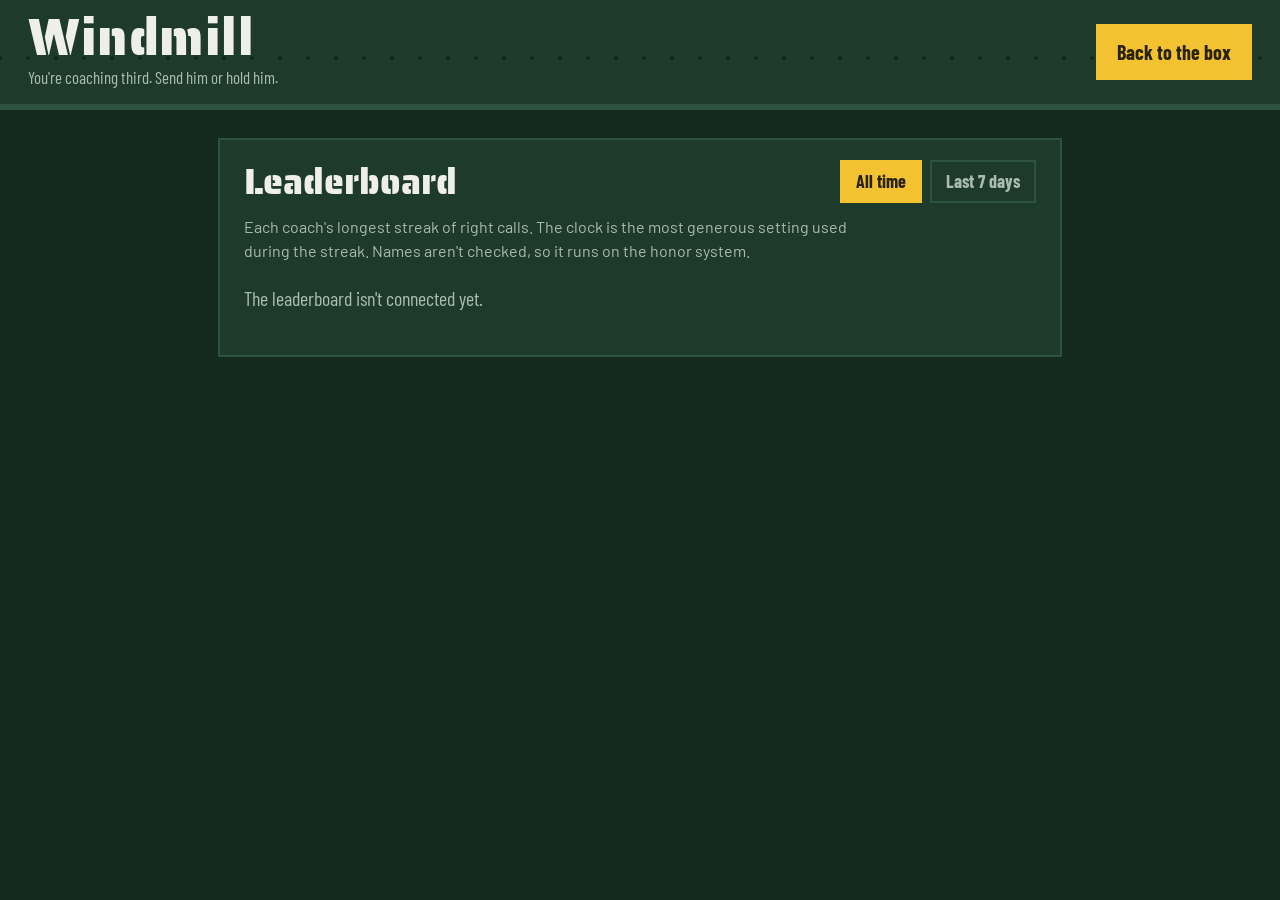
==== leaderboard.html @ 696134f9 "Add leaderboard and risk ranking; move scorebug above the read The scorebug now sits at the top of t" ====
<!doctype html>
<html lang="en">
<head>
  <meta charset="utf-8">
  <meta name="viewport" content="width=device-width, initial-scale=1">
  <title>Leaderboard: Windmill</title>
  <meta name="description" content="Longest streaks of right calls in Windmill, the third base coach simulator.">
  <meta name="theme-color" content="#1e3a2b">
  <link rel="canonical" href="https://gearity.github.io/windmill/leaderboard.html">
  <meta property="og:type" content="website">
  <meta property="og:url" content="https://gearity.github.io/windmill/leaderboard.html">
  <meta property="og:title" content="Windmill leaderboard">
  <meta property="og:description" content="Longest streaks of right calls in Windmill, the third base coach simulator.">
  <meta property="og:image" content="https://gearity.github.io/windmill/og-image.png">
  <meta name="twitter:card" content="summary_large_image">
  <link rel="icon" href="favicon.svg" type="image/svg+xml">
  <link rel="preconnect" href="https://fonts.googleapis.com">
  <link rel="preconnect" href="https://fonts.gstatic.com" crossorigin>
  <link href="https://fonts.googleapis.com/css2?family=Barlow:wght@400;500;600&family=Barlow+Condensed:wght@500;600;700&family=Saira+Stencil+One&display=swap" rel="stylesheet">
  <link rel="stylesheet" href="css/style.css">
</head>
<body>
  <header class="board board-page-header">
    <div class="brand">
      <h1><a href="./">Windmill</a></h1>
      <p>You're coaching third. Send him or hold him.</p>
    </div>
    <a class="call call-send back-btn" href="./">Back to the box</a>
  </header>

  <main class="lb">
    <section class="panel">
      <div class="lb-head">
        <h2 class="panel-title">Leaderboard</h2>
        <div class="lb-tabs" role="tablist">
          <button type="button" role="tab" class="lb-tab" data-range="all" aria-selected="true">All time</button>
          <button type="button" role="tab" class="lb-tab" data-range="week" aria-selected="false">Last 7 days</button>
        </div>
      </div>
      <p class="lb-note">Each coach's longest streak of right calls. The clock is the most generous setting used during the streak. Names aren't checked, so it runs on the honor system.</p>
      <p class="lb-status" id="lbStatus">Loading the board.</p>
      <table class="lb-table" id="lbTable" hidden>
        <thead><tr><th>#</th><th>Coach</th><th class="num">Streak</th><th>Clock</th><th>When</th></tr></thead>
        <tbody id="lbBody"></tbody>
      </table>
    </section>
  </main>

  <script src="js/config.js"></script>
  <script src="js/store.js"></script>
  <script src="js/leaderboard.js"></script>
</body>
</html>
---- css/style.css ----
:root {
  --board: #1e3a2b;
  --board-deep: #142a1e;
  --board-line: #2d5240;
  --chalk: #eef0e8;
  --chalk-dim: #a9bcae;
  --signal: #f2c230;
  --signal-ink: #2a2206;
  --out: #e0553f;
  --clay: #9a6743;
  --f-stencil: "Saira Stencil One", Impact, "Arial Black", sans-serif;
  --f-cond: "Barlow Condensed", "Arial Narrow", sans-serif;
  --f-body: "Barlow", "Segoe UI", system-ui, sans-serif;
  --gutter: clamp(16px, 2.5vw, 28px);
}

* { box-sizing: border-box; }
html, body { margin: 0; }
body {
  background: var(--board-deep);
  color: var(--chalk);
  font-family: var(--f-body);
  font-size: 16px;
  line-height: 1.5;
  min-height: 100vh;
}
button, input, select { font: inherit; }
:focus-visible { outline: 3px solid var(--signal); outline-offset: 2px; }
[hidden] { display: none !important; }
.sr-only {
  position: absolute; width: 1px; height: 1px; padding: 0; margin: -1px;
  overflow: hidden; clip: rect(0 0 0 0); white-space: nowrap; border: 0;
}

/* ---------- Scoreboard header ---------- */
.board {
  display: grid;
  grid-template-columns: auto 1fr auto;
  align-items: center;
  gap: var(--gutter);
  padding: 14px var(--gutter);
  background: var(--board);
  border-bottom: 6px solid var(--board-line);
  /* rivet line, like a painted steel board */
  background-image: radial-gradient(circle, rgba(0,0,0,.35) 1.5px, transparent 2px);
  background-size: 28px 100%;
  background-position: 14px 6px;
  background-repeat: repeat-x;
}
.brand h1 {
  font-family: var(--f-stencil);
  font-weight: 400;
  font-size: clamp(34px, 4.4vw, 52px);
  line-height: .9;
  letter-spacing: .01em;
  margin: 0;
  color: var(--chalk);
}
.brand p { margin: 4px 0 0; color: var(--chalk-dim); font-family: var(--f-cond); font-size: 17px; }

.tiles { display: flex; gap: 10px; justify-content: center; }
.tile {
  display: flex; flex-direction: column; align-items: center;
  min-width: 84px;
  padding: 6px 12px 4px;
  background: var(--board-deep);
  border: 2px solid var(--board-line);
}
.tile-num {
  font-family: var(--f-stencil);
  font-size: 40px;
  line-height: 1;
  color: var(--chalk);
  font-variant-numeric: tabular-nums;
}
.tile-streak .tile-num { color: var(--signal); }
.tile-label { font-family: var(--f-cond); font-size: 14px; color: var(--chalk-dim); }
.tile-num.flip { animation: flip .45s ease-out; }
@keyframes flip {
  0% { transform: rotateX(90deg); }
  100% { transform: rotateX(0); }
}

.coach-meta { text-align: right; display: flex; flex-direction: column; gap: 4px; align-items: flex-end; }
.coach-name { font-family: var(--f-cond); font-weight: 700; font-size: 20px; }
.coach-actions { display: flex; gap: 14px; align-items: center; flex-wrap: wrap; justify-content: flex-end; }
.timer-pick { font-family: var(--f-cond); color: var(--chalk-dim); display: flex; gap: 6px; align-items: center; }
.timer-pick select {
  background: var(--board-deep); color: var(--chalk);
  border: 1px solid var(--board-line); padding: 2px 6px;
}
.link-btn {
  background: none; border: 0; padding: 0; color: var(--chalk-dim);
  font-family: var(--f-cond); font-size: 16px; text-decoration: underline; text-underline-offset: 3px; cursor: pointer;
}
.link-btn:hover { color: var(--chalk); }

/* ---------- Layout ---------- */
.layout {
  display: grid;
  grid-template-columns: minmax(0, 1fr) 480px;
  gap: var(--gutter);
  padding: var(--gutter);
  max-width: 1560px;
  margin: 0 auto;
  align-items: start;
}

.field-wrap {
  position: relative;
  background: #356c32;
  border: 6px solid var(--board);
}
.stage { position: relative; }
#field { display: block; width: 100%; aspect-ratio: 510 / 433; max-height: calc(100vh - 330px); min-height: 300px; }

/* After the play, the broadcast clip covers the field area. */
.clip-stage { position: absolute; inset: 0; background: #000; }
.clip-stage video { display: block; width: 100%; height: 100%; object-fit: contain; background: #000; }

/* ---------- Right column: scorebug on top, then the read or the reveal ---------- */
.side { display: flex; flex-direction: column; gap: 12px; min-width: 0; }

.situation {
  display: flex; flex-wrap: wrap; justify-content: space-between; align-items: center; gap: 8px 20px;
  padding: 12px 20px;
  background: var(--board-deep);
  border: 2px solid var(--board-line);
  font-family: var(--f-cond); font-size: 32px; font-weight: 700; line-height: 1.1;
}
.sit-state { display: flex; align-items: center; gap: 16px; flex-wrap: wrap; }
.sit-round { color: var(--signal); }
.sit-outs { display: inline-flex; gap: 7px; align-items: center; }
.sit-outs i {
  width: 20px; height: 20px; border-radius: 50%;
  border: 3px solid var(--chalk-dim); display: inline-block;
}
.sit-outs i.on { background: var(--out); border-color: var(--out); }
.sit-score { display: flex; gap: 18px; font-variant-numeric: tabular-nums; }
.sit-score em { font-family: var(--f-stencil); font-style: normal; font-weight: 400; color: var(--signal); margin-left: 6px; }

/* ---------- Call bar ---------- */
.callbar { padding: 14px; background: var(--board); }
.clock { height: 8px; background: var(--board-deep); margin-bottom: 12px; overflow: hidden; }
.clock-fill { height: 100%; width: 100%; background: var(--signal); transform-origin: left; transform: scaleX(0); }
.clock-fill.urgent { background: var(--out); }
.calls { display: grid; grid-template-columns: 1fr 1fr; gap: 12px; }
.call {
  display: inline-flex; align-items: center; justify-content: center; gap: 10px;
  padding: 14px 18px;
  font-family: var(--f-cond); font-weight: 700; font-size: 24px;
  border: 3px solid transparent; cursor: pointer;
  transition: transform .08s ease, filter .15s;
}
.call:active:not(:disabled) { transform: translateY(1px); }
.call:disabled { opacity: .35; cursor: not-allowed; }
.call kbd {
  font-family: var(--f-body); font-size: 12px; font-weight: 600;
  padding: 1px 6px; border: 1.5px solid currentColor; opacity: .7;
}
.call-send { background: var(--signal); color: var(--signal-ink); }
.call-send:hover:not(:disabled) { filter: brightness(1.08); }
.call-hold { background: transparent; color: var(--chalk); border-color: var(--chalk); }
.call-hold:hover:not(:disabled) { background: rgba(238,240,232,.08); }
.calls.live .call { animation: ready .5s ease-out; }
@keyframes ready { from { transform: scale(.97); } to { transform: none; } }
.call-hint { margin: 10px 0 0; color: var(--chalk-dim); font-family: var(--f-cond); font-size: 16px; text-align: center; min-height: 1.5em; }

/* ---------- Login ---------- */
.login {
  position: absolute; inset: 0;
  display: flex; flex-direction: column; justify-content: center;
  padding: clamp(20px, 6vw, 70px);
  background: linear-gradient(90deg, rgba(20,42,30,.96) 0%, rgba(20,42,30,.9) 55%, rgba(20,42,30,.35) 100%);
  gap: 10px;
}
.login h2 { font-family: var(--f-stencil); font-weight: 400; font-size: clamp(36px, 5vw, 60px); line-height: 1; margin: 0; }
.login p { margin: 0 0 8px; max-width: 34ch; color: var(--chalk-dim); }
.login label { font-family: var(--f-cond); font-weight: 600; font-size: 16px; }
.login input {
  max-width: 320px; padding: 10px 12px;
  background: var(--chalk); color: #10241a; border: 0; font-size: 18px;
}
.login .call { max-width: 320px; margin-top: 6px; }
.local-board { margin-top: 18px; max-width: 320px; font-family: var(--f-cond); }
.local-board h3 { margin: 0 0 6px; font-size: 17px; color: var(--chalk-dim); font-weight: 600; }
.local-board ol { margin: 0; padding: 0; list-style: none; }
.local-board li {
  display: flex; justify-content: space-between; padding: 4px 0;
  border-bottom: 1px solid var(--board-line); font-size: 17px;
}
.local-board li button { background: none; border: 0; color: var(--chalk); cursor: pointer; padding: 0; text-align: left; }
.local-board li button:hover { color: var(--signal); }
.local-board li span { font-family: var(--f-stencil); color: var(--signal); }

/* ---------- Panels ---------- */
.panel {
  background: var(--board);
  border: 2px solid var(--board-line);
  padding: 20px 24px 22px;
}
.panel-title {
  font-family: var(--f-stencil); font-weight: 400; font-size: 36px; line-height: 1;
  margin: 0 0 8px;
}
.scout-block { padding: 11px 0; border-top: 1px solid var(--board-line); }
.who { margin: 0 0 4px; display: flex; flex-direction: column; }
.who-role { font-family: var(--f-cond); color: var(--chalk-dim); font-size: 21px; font-weight: 600; }
.who-name { font-family: var(--f-cond); font-weight: 700; font-size: 38px; line-height: 1.05; }
.stat { display: flex; justify-content: space-between; align-items: baseline; gap: 8px; }
.stat-label { color: var(--chalk-dim); font-size: 21px; }
.stat-val { font-family: var(--f-stencil); font-size: 50px; line-height: 1.05; color: var(--signal); font-variant-numeric: tabular-nums; white-space: nowrap; }
.stat-val small { font-family: var(--f-cond); font-size: 21px; font-weight: 600; color: var(--chalk-dim); }
.meter { position: relative; height: 10px; background: var(--board-deep); margin: 8px 0 6px; }
.meter-avg { position: absolute; top: -6px; bottom: -6px; width: 3px; background: var(--chalk-dim); left: 50%; }
.meter-dot {
  position: absolute; top: 50%; width: 22px; height: 22px; margin: -11px 0 0 -11px;
  background: var(--signal); border: 3px solid var(--board-deep); border-radius: 50%; left: 50%;
  transition: left .5s ease;
}
.meter-words { margin: 6px 0 0; font-size: 19px; color: var(--chalk-dim); }
.facts { display: grid; gap: 8px; }
.facts div { display: flex; justify-content: space-between; align-items: baseline; gap: 12px; font-size: 21px; }
.facts span { color: var(--chalk-dim); }
.facts strong { font-family: var(--f-cond); font-size: 28px; font-weight: 700; text-align: right; line-height: 1.15; }
.demo-note {
  margin: 12px 0 0; padding: 10px 12px; font-size: 14px;
  border-left: 3px solid var(--signal); background: var(--board-deep); color: var(--chalk-dim);
}

/* ---------- Reveal ---------- */
.verdict {
  margin: 0; font-family: var(--f-cond); font-weight: 700; font-size: 18px;
}
.verdict.good { color: var(--signal); }
.verdict.bad { color: var(--out); }
.reveal-title { font-family: var(--f-stencil); font-weight: 400; font-size: 34px; line-height: 1.05; margin: 2px 0 8px; }
.reveal-desc { margin: 0 0 14px; color: var(--chalk-dim); font-size: 15px; }
.numbers { display: grid; grid-template-columns: 1fr 1fr; gap: 10px; margin-bottom: 10px; }
.numbers div { background: var(--board-deep); padding: 8px 10px; display: flex; flex-direction: column; }
.numbers span { font-size: 13px; color: var(--chalk-dim); line-height: 1.3; }
.numbers strong { font-family: var(--f-stencil); font-weight: 400; font-size: 30px; color: var(--chalk); }
.process { margin: 0 0 8px; font-size: 17px; }
.risk { margin: 0 0 14px; font-size: 17px; color: var(--chalk-dim); }
.risk strong { color: var(--signal); font-weight: 600; }
.clip-meta {
  display: flex; flex-wrap: wrap; align-items: baseline; gap: 6px 16px;
  margin: 0 0 16px; font-size: 14px; color: var(--chalk-dim);
}
.clip-meta .link-btn { color: var(--chalk); font-size: 18px; }
.clip-meta a { color: var(--signal); }
.clip-note { margin: 0; width: 100%; padding: 10px 12px; background: var(--board-deep); }
.next { width: 100%; }

/* ---------- Leaderboard ---------- */
a.link-btn { display: inline-block; }
.login-board-link { color: var(--signal); font-family: var(--f-cond); font-size: 17px; margin-top: 10px; }
.board-page-header { grid-template-columns: 1fr auto; }
.brand h1 a { color: inherit; text-decoration: none; }
.back-btn { text-decoration: none; font-size: 20px; padding: 10px 18px; }
.lb { max-width: 900px; margin: 0 auto; padding: var(--gutter); }
.lb-head { display: flex; flex-wrap: wrap; justify-content: space-between; align-items: center; gap: 12px; }
.lb-head .panel-title { margin: 0; }
.lb-tabs { display: flex; gap: 8px; }
.lb-tab {
  background: transparent; color: var(--chalk-dim); border: 2px solid var(--board-line);
  font-family: var(--f-cond); font-weight: 700; font-size: 18px; padding: 6px 14px; cursor: pointer;
}
.lb-tab[aria-selected="true"] { background: var(--signal); color: var(--signal-ink); border-color: var(--signal); }
.lb-note { color: var(--chalk-dim); font-size: 16px; margin: 12px 0 16px; max-width: 70ch; }
.lb-status { font-family: var(--f-cond); font-size: 20px; color: var(--chalk-dim); }
.lb-table { width: 100%; border-collapse: collapse; font-family: var(--f-cond); font-size: 22px; }
.lb-table th {
  text-align: left; font-size: 16px; font-weight: 600; color: var(--chalk-dim);
  padding: 6px 10px; border-bottom: 2px solid var(--board-line);
}
.lb-table td { padding: 10px; border-bottom: 1px solid var(--board-line); }
.lb-table td:first-child { color: var(--chalk-dim); width: 3ch; }
.lb-table td:nth-child(2) { font-weight: 700; overflow-wrap: anywhere; }
.lb-table .num { text-align: right; }
.lb-table td.num { font-family: var(--f-stencil); font-size: 30px; color: var(--signal); line-height: 1; }
.lb-table td:nth-child(4), .lb-table td:nth-child(5) { color: var(--chalk-dim); font-size: 18px; white-space: nowrap; }
.lb-table tr.me td { background: rgba(242, 194, 48, .1); }

/* ---------- About dialog ---------- */
dialog {
  max-width: 620px; width: calc(100% - 32px);
  background: var(--board); color: var(--chalk);
  border: 2px solid var(--board-line); padding: 0;
}
dialog::backdrop { background: rgba(10, 20, 14, .75); }
.about { padding: 24px 28px 28px; }
.about h2 { font-family: var(--f-stencil); font-weight: 400; font-size: 36px; margin: 0 0 10px; }
.about h3 { font-family: var(--f-cond); font-size: 22px; margin: 20px 0 4px; }
.about p, .about li { color: var(--chalk-dim); max-width: 64ch; }
.about b { color: var(--chalk); }
.about ul { padding-left: 20px; }
.about .call { margin-top: 12px; }
.about .about-credit { font-size: 14px; border-top: 1px solid var(--board-line); padding-top: 12px; margin-top: 20px; }

/* ---------- Responsive ---------- */
@media (max-width: 980px) {
  .board { grid-template-columns: 1fr auto; }
  .coach-meta { grid-column: 1 / -1; flex-direction: row; justify-content: space-between; align-items: center; }
  .layout { display: flex; flex-direction: column; align-items: stretch; }
  .side { order: -1; }
}
@media (max-width: 560px) {
  .board { gap: 8px 12px; padding: 10px 16px; }
  .brand h1 { font-size: 32px; }
  .brand p { display: none; }
  .tiles { gap: 6px; }
  .tile { min-width: 0; padding: 3px 8px 2px; }
  .tile-num { font-size: 24px; }
  .tile-label { font-size: 12px; }
  .coach-name { font-size: 17px; white-space: nowrap; }
  .coach-actions { gap: 10px; font-size: 14px; }
  .link-btn { font-size: 15px; }
  .layout { gap: 10px; padding: 10px 16px; }
  .call { font-size: 20px; padding: 10px; }
  .call kbd { display: none; }
  .callbar { padding: 8px 10px; }
  .clock { margin-bottom: 8px; }
  .call-hint { margin-top: 6px; }
  .field-wrap { border-width: 4px; }
  .side { gap: 8px; }
  .situation { font-size: 21px; gap: 4px 14px; padding: 6px 12px; }
  .sit-state { gap: 10px; }
  .sit-score { gap: 12px; }
  .sit-outs { gap: 5px; }
  .sit-outs i { width: 14px; height: 14px; border-width: 2px; }
  .login { background: rgba(20,42,30,.95); padding: 20px; }
  #field { max-height: none; }

  #scout { display: grid; grid-template-columns: 1fr 1fr; column-gap: 14px; padding: 10px 12px; }
  #scout .panel-title { display: none; }
  #scout .scout-block { padding: 6px 0; border-top: 0; }
  #scout .facts, #scout .demo-note { grid-column: 1 / -1; }
  #scout .facts { border-top: 1px solid var(--board-line); padding-top: 8px; gap: 2px; }
  .who { margin-bottom: 2px; }
  .who-name { font-size: 22px; }
  .who-role, .stat-label { font-size: 15px; }
  .facts div { font-size: 15px; }
  .facts strong { font-size: 18px; }
  .stat { flex-direction: column; align-items: flex-start; gap: 0; }
  .stat-val { font-size: 30px; }
  .stat-val small { font-size: 15px; }
  .meter { height: 8px; margin: 4px 0 2px; }
  .meter-dot { width: 16px; height: 16px; margin: -8px 0 0 -8px; border-width: 2px; }
  .meter-words { display: none; }
  .demo-note { margin-top: 6px; padding: 6px 8px; font-size: 12px; }
  .back-btn { font-size: 16px; padding: 8px 12px; }
  .lb { padding: 12px 16px; }
  .lb-table { font-size: 18px; }
  .lb-table td { padding: 8px 6px; }
  .lb-table td.num { font-size: 24px; }
  .lb-table th:nth-child(5), .lb-table td:nth-child(5) { display: none; }
  .reveal { padding: 14px 16px; }
  .reveal-title { font-size: 26px; }
  .reveal-desc { font-size: 14px; margin-bottom: 10px; }
  .numbers { gap: 8px; margin-bottom: 8px; }
  .numbers strong { font-size: 24px; }
  .process { font-size: 15px; margin-bottom: 8px; }
  .clip-meta { margin-bottom: 10px; }
  /* The panel sits above the field on phones, so pin the clip to the top of the field area. */
  .clip-stage video { object-position: center top; }
  .about { padding: 20px 18px 22px; }
}
@media (prefers-reduced-motion: reduce) {
  .tile-num.flip, .calls.live .call { animation: none; }
  .meter-dot { transition: none; }
}
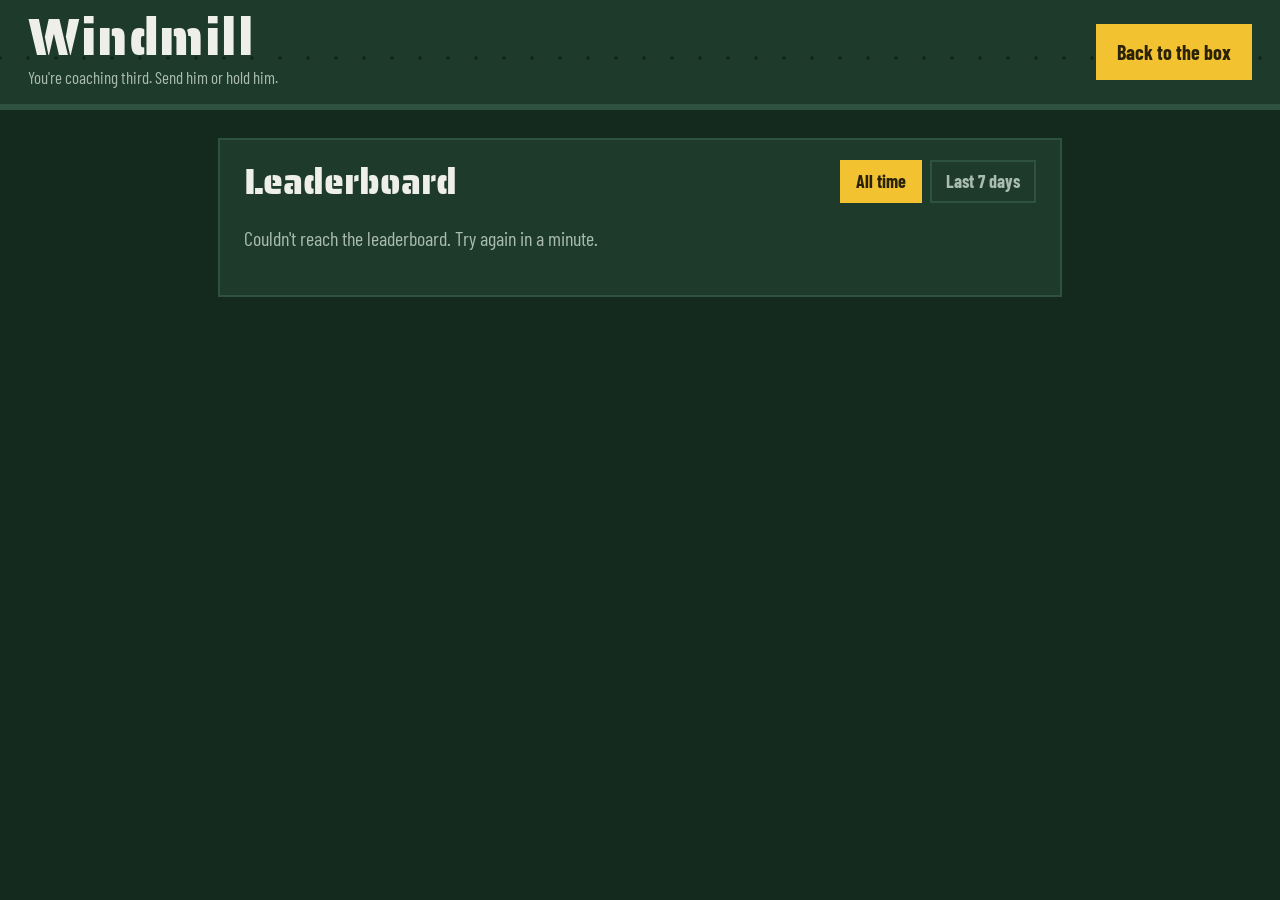
==== commit b6f1c643: "Cut explanatory filler from the leaderboard and login screens" ====
--- a/leaderboard.html
+++ b/leaderboard.html
@@ -37,7 +37,6 @@
           <button type="button" role="tab" class="lb-tab" data-range="week" aria-selected="false">Last 7 days</button>
         </div>
       </div>
-      <p class="lb-note">Each coach's longest streak of right calls. The clock is the most generous setting used during the streak. Names aren't checked, so it runs on the honor system.</p>
       <p class="lb-status" id="lbStatus">Loading the board.</p>
       <table class="lb-table" id="lbTable" hidden>
         <thead><tr><th>#</th><th>Coach</th><th class="num">Streak</th><th>Clock</th><th>When</th></tr></thead>
--- a/css/style.css
+++ b/css/style.css
@@ -267,7 +267,7 @@
   font-family: var(--f-cond); font-weight: 700; font-size: 18px; padding: 6px 14px; cursor: pointer;
 }
 .lb-tab[aria-selected="true"] { background: var(--signal); color: var(--signal-ink); border-color: var(--signal); }
-.lb-note { color: var(--chalk-dim); font-size: 16px; margin: 12px 0 16px; max-width: 70ch; }
+.lb-head { margin-bottom: 16px; }
 .lb-status { font-family: var(--f-cond); font-size: 20px; color: var(--chalk-dim); }
 .lb-table { width: 100%; border-collapse: collapse; font-family: var(--f-cond); font-size: 22px; }
 .lb-table th {
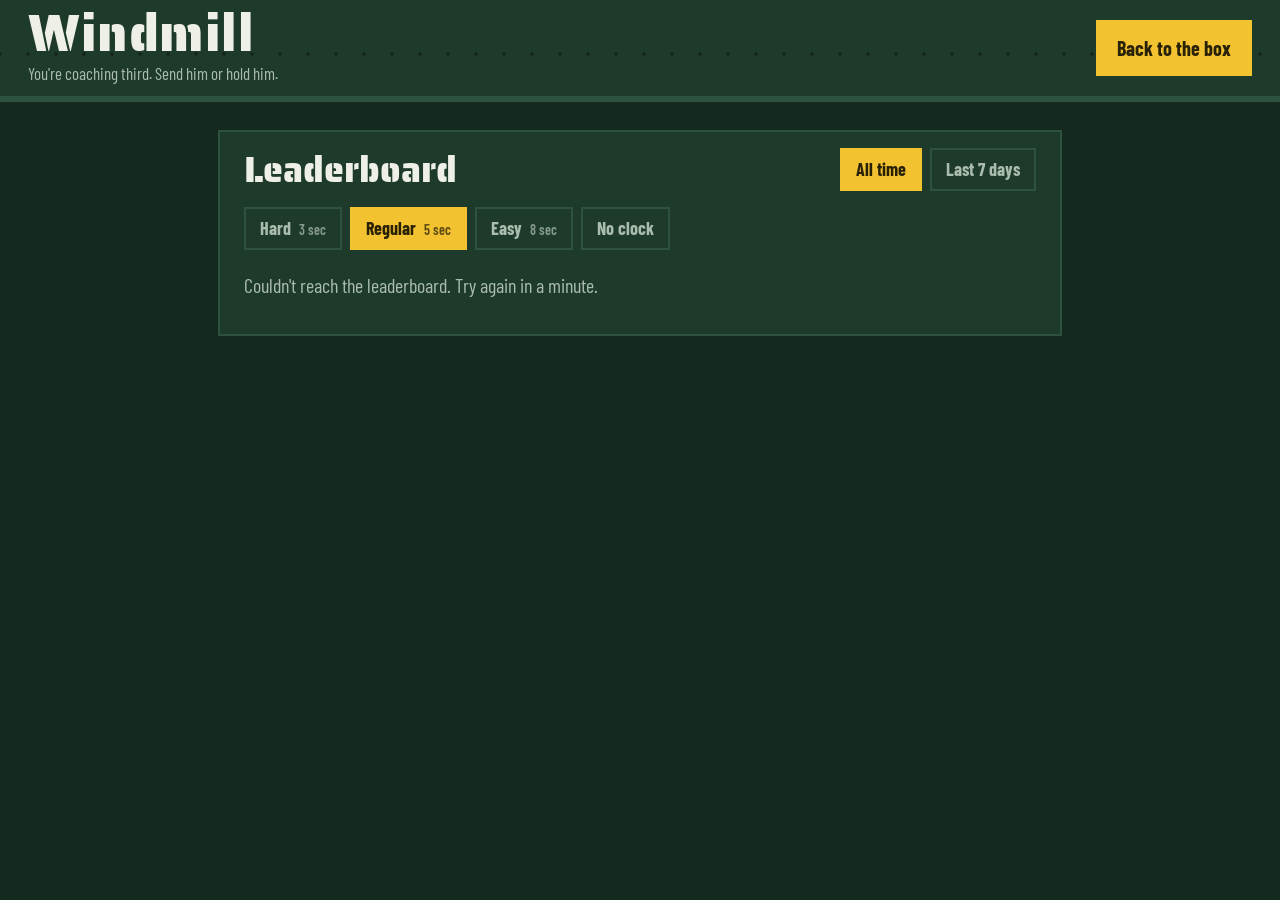
==== commit 89b8a398: "Scale the model to the game's 50/50 deal; add modes, suggestions, bigger read The reveal now shows t" ====
--- a/leaderboard.html
+++ b/leaderboard.html
@@ -32,14 +32,20 @@
     <section class="panel">
       <div class="lb-head">
         <h2 class="panel-title">Leaderboard</h2>
-        <div class="lb-tabs" role="tablist">
+        <div class="lb-tabs" id="rangeTabs" role="tablist" aria-label="Time range">
           <button type="button" role="tab" class="lb-tab" data-range="all" aria-selected="true">All time</button>
           <button type="button" role="tab" class="lb-tab" data-range="week" aria-selected="false">Last 7 days</button>
         </div>
       </div>
+      <div class="lb-tabs lb-modes" id="modeTabs" role="tablist" aria-label="Mode">
+        <button type="button" role="tab" class="lb-tab" data-clock="3">Hard <small>3 sec</small></button>
+        <button type="button" role="tab" class="lb-tab" data-clock="5">Regular <small>5 sec</small></button>
+        <button type="button" role="tab" class="lb-tab" data-clock="8">Easy <small>8 sec</small></button>
+        <button type="button" role="tab" class="lb-tab" data-clock="0">No clock</button>
+      </div>
       <p class="lb-status" id="lbStatus">Loading the board.</p>
       <table class="lb-table" id="lbTable" hidden>
-        <thead><tr><th>#</th><th>Coach</th><th class="num">Streak</th><th>Clock</th><th>When</th></tr></thead>
+        <thead><tr><th>#</th><th>Coach</th><th class="num">Streak</th><th>When</th></tr></thead>
         <tbody id="lbBody"></tbody>
       </table>
     </section>
--- a/css/style.css
+++ b/css/style.css
@@ -38,7 +38,7 @@
   grid-template-columns: auto 1fr auto;
   align-items: center;
   gap: var(--gutter);
-  padding: 14px var(--gutter);
+  padding: 10px var(--gutter);
   background: var(--board);
   border-bottom: 6px solid var(--board-line);
   /* rivet line, like a painted steel board */
@@ -58,23 +58,23 @@
 }
 .brand p { margin: 4px 0 0; color: var(--chalk-dim); font-family: var(--f-cond); font-size: 17px; }
 
-.tiles { display: flex; gap: 10px; justify-content: center; }
+.tiles { display: flex; gap: 12px; justify-content: center; }
 .tile {
   display: flex; flex-direction: column; align-items: center;
-  min-width: 84px;
-  padding: 6px 12px 4px;
+  min-width: 120px;
+  padding: 8px 16px 6px;
   background: var(--board-deep);
   border: 2px solid var(--board-line);
 }
 .tile-num {
   font-family: var(--f-stencil);
-  font-size: 40px;
+  font-size: 58px;
   line-height: 1;
   color: var(--chalk);
   font-variant-numeric: tabular-nums;
 }
 .tile-streak .tile-num { color: var(--signal); }
-.tile-label { font-family: var(--f-cond); font-size: 14px; color: var(--chalk-dim); }
+.tile-label { font-family: var(--f-cond); font-size: 18px; font-weight: 600; color: var(--chalk-dim); }
 .tile-num.flip { animation: flip .45s ease-out; }
 @keyframes flip {
   0% { transform: rotateX(90deg); }
@@ -98,7 +98,7 @@
 /* ---------- Layout ---------- */
 .layout {
   display: grid;
-  grid-template-columns: minmax(0, 1fr) 480px;
+  grid-template-columns: minmax(0, 1fr) 520px;
   gap: var(--gutter);
   padding: var(--gutter);
   max-width: 1560px;
@@ -126,7 +126,7 @@
   padding: 12px 20px;
   background: var(--board-deep);
   border: 2px solid var(--board-line);
-  font-family: var(--f-cond); font-size: 32px; font-weight: 700; line-height: 1.1;
+  font-family: var(--f-cond); font-size: 34px; font-weight: 700; line-height: 1.1;
 }
 .sit-state { display: flex; align-items: center; gap: 16px; flex-wrap: wrap; }
 .sit-round { color: var(--signal); }
@@ -197,32 +197,32 @@
 .panel {
   background: var(--board);
   border: 2px solid var(--board-line);
-  padding: 20px 24px 22px;
+  padding: 16px 24px 14px;
 }
 .panel-title {
   font-family: var(--f-stencil); font-weight: 400; font-size: 36px; line-height: 1;
   margin: 0 0 8px;
 }
-.scout-block { padding: 11px 0; border-top: 1px solid var(--board-line); }
-.who { margin: 0 0 4px; display: flex; flex-direction: column; }
-.who-role { font-family: var(--f-cond); color: var(--chalk-dim); font-size: 21px; font-weight: 600; }
-.who-name { font-family: var(--f-cond); font-weight: 700; font-size: 38px; line-height: 1.05; }
+.scout-block { padding: 8px 0; border-top: 1px solid var(--board-line); }
+.who { margin: 0 0 2px; display: flex; flex-wrap: wrap; align-items: baseline; column-gap: 12px; }
+.who-role { font-family: var(--f-cond); color: var(--chalk-dim); font-size: 22px; font-weight: 600; }
+.who-name { font-family: var(--f-cond); font-weight: 700; font-size: 42px; line-height: 1.05; }
 .stat { display: flex; justify-content: space-between; align-items: baseline; gap: 8px; }
-.stat-label { color: var(--chalk-dim); font-size: 21px; }
-.stat-val { font-family: var(--f-stencil); font-size: 50px; line-height: 1.05; color: var(--signal); font-variant-numeric: tabular-nums; white-space: nowrap; }
-.stat-val small { font-family: var(--f-cond); font-size: 21px; font-weight: 600; color: var(--chalk-dim); }
-.meter { position: relative; height: 10px; background: var(--board-deep); margin: 8px 0 6px; }
+.stat-label { color: var(--chalk-dim); font-size: 22px; }
+.stat-val { font-family: var(--f-stencil); font-size: 56px; line-height: 1.05; color: var(--signal); font-variant-numeric: tabular-nums; white-space: nowrap; }
+.stat-val small { font-family: var(--f-cond); font-size: 22px; font-weight: 600; color: var(--chalk-dim); }
+.meter { position: relative; height: 10px; background: var(--board-deep); margin: 6px 0 4px; }
 .meter-avg { position: absolute; top: -6px; bottom: -6px; width: 3px; background: var(--chalk-dim); left: 50%; }
 .meter-dot {
   position: absolute; top: 50%; width: 22px; height: 22px; margin: -11px 0 0 -11px;
   background: var(--signal); border: 3px solid var(--board-deep); border-radius: 50%; left: 50%;
   transition: left .5s ease;
 }
-.meter-words { margin: 6px 0 0; font-size: 19px; color: var(--chalk-dim); }
-.facts { display: grid; gap: 8px; }
-.facts div { display: flex; justify-content: space-between; align-items: baseline; gap: 12px; font-size: 21px; }
+.meter-words { margin: 4px 0 0; font-size: 20px; color: var(--chalk-dim); }
+.facts { display: grid; grid-template-columns: 1fr 1fr 1.2fr; gap: 14px; }
+.facts div { display: flex; flex-direction: column; gap: 2px; font-size: 19px; }
 .facts span { color: var(--chalk-dim); }
-.facts strong { font-family: var(--f-cond); font-size: 28px; font-weight: 700; text-align: right; line-height: 1.15; }
+.facts strong { font-family: var(--f-cond); font-size: 27px; font-weight: 700; line-height: 1.1; }
 .demo-note {
   margin: 12px 0 0; padding: 10px 12px; font-size: 14px;
   border-left: 3px solid var(--signal); background: var(--board-deep); color: var(--chalk-dim);
@@ -236,13 +236,11 @@
 .verdict.bad { color: var(--out); }
 .reveal-title { font-family: var(--f-stencil); font-weight: 400; font-size: 34px; line-height: 1.05; margin: 2px 0 8px; }
 .reveal-desc { margin: 0 0 14px; color: var(--chalk-dim); font-size: 15px; }
-.numbers { display: grid; grid-template-columns: 1fr 1fr; gap: 10px; margin-bottom: 10px; }
-.numbers div { background: var(--board-deep); padding: 8px 10px; display: flex; flex-direction: column; }
-.numbers span { font-size: 13px; color: var(--chalk-dim); line-height: 1.3; }
-.numbers strong { font-family: var(--f-stencil); font-weight: 400; font-size: 30px; color: var(--chalk); }
+.numbers { margin-bottom: 10px; }
+.numbers div { background: var(--board-deep); padding: 10px 14px; display: flex; justify-content: space-between; align-items: center; gap: 12px; }
+.numbers span { font-size: 17px; color: var(--chalk-dim); line-height: 1.3; }
+.numbers strong { font-family: var(--f-stencil); font-weight: 400; font-size: 40px; line-height: 1; color: var(--chalk); }
 .process { margin: 0 0 8px; font-size: 17px; }
-.risk { margin: 0 0 14px; font-size: 17px; color: var(--chalk-dim); }
-.risk strong { color: var(--signal); font-weight: 600; }
 .clip-meta {
   display: flex; flex-wrap: wrap; align-items: baseline; gap: 6px 16px;
   margin: 0 0 16px; font-size: 14px; color: var(--chalk-dim);
@@ -267,6 +265,18 @@
   font-family: var(--f-cond); font-weight: 700; font-size: 18px; padding: 6px 14px; cursor: pointer;
 }
 .lb-tab[aria-selected="true"] { background: var(--signal); color: var(--signal-ink); border-color: var(--signal); }
+.lb-tab small { font-size: 14px; font-weight: 600; opacity: .75; margin-left: 4px; }
+.lb-modes { margin: 4px 0 18px; flex-wrap: wrap; }
+
+/* ---------- Suggestions ---------- */
+.suggest { display: flex; flex-direction: column; gap: 8px; }
+.suggest label { font-family: var(--f-cond); font-weight: 600; font-size: 17px; }
+.suggest textarea, .suggest input {
+  background: var(--chalk); color: #10241a; border: 0; padding: 10px 12px; font-size: 17px; resize: vertical;
+}
+.suggest-status { min-height: 1.5em; margin: 4px 0 0; color: var(--signal); font-family: var(--f-cond); font-size: 18px; }
+.suggest-actions { display: flex; gap: 12px; }
+.suggest-actions .call { margin-top: 0; font-size: 20px; padding: 10px 22px; }
 .lb-head { margin-bottom: 16px; }
 .lb-status { font-family: var(--f-cond); font-size: 20px; color: var(--chalk-dim); }
 .lb-table { width: 100%; border-collapse: collapse; font-family: var(--f-cond); font-size: 22px; }
@@ -310,12 +320,16 @@
   .brand h1 { font-size: 32px; }
   .brand p { display: none; }
   .tiles { gap: 6px; }
-  .tile { min-width: 0; padding: 3px 8px 2px; }
-  .tile-num { font-size: 24px; }
-  .tile-label { font-size: 12px; }
-  .coach-name { font-size: 17px; white-space: nowrap; }
-  .coach-actions { gap: 10px; font-size: 14px; }
+  .tile { min-width: 0; padding: 4px 10px 3px; }
+  .tile-num { font-size: 30px; }
+  .tile-label { font-size: 13px; }
+  .coach-name { display: none; }
+  .coach-meta { justify-content: flex-start; }
+  .coach-actions { gap: 4px 12px; font-size: 14px; justify-content: flex-start; }
+  .timer-pick select { padding: 1px 4px; }
   .link-btn { font-size: 15px; }
+  #scout .scout-block:nth-of-type(3) { grid-column: 1 / -1; }
+  #scout .scout-block:nth-of-type(3) .stat { flex-direction: row; justify-content: space-between; align-items: baseline; }
   .layout { gap: 10px; padding: 10px 16px; }
   .call { font-size: 20px; padding: 10px; }
   .call kbd { display: none; }
@@ -336,8 +350,10 @@
   #scout .panel-title { display: none; }
   #scout .scout-block { padding: 6px 0; border-top: 0; }
   #scout .facts, #scout .demo-note { grid-column: 1 / -1; }
-  #scout .facts { border-top: 1px solid var(--board-line); padding-top: 8px; gap: 2px; }
-  .who { margin-bottom: 2px; }
+  #scout .facts { border-top: 1px solid var(--board-line); padding-top: 8px; gap: 2px; grid-template-columns: 1fr; }
+  #scout .facts div { flex-direction: row; justify-content: space-between; align-items: baseline; }
+  #scout .facts strong { text-align: right; }
+  .who { margin-bottom: 2px; flex-direction: column; }
   .who-name { font-size: 22px; }
   .who-role, .stat-label { font-size: 15px; }
   .facts div { font-size: 15px; }
@@ -354,12 +370,15 @@
   .lb-table { font-size: 18px; }
   .lb-table td { padding: 8px 6px; }
   .lb-table td.num { font-size: 24px; }
-  .lb-table th:nth-child(5), .lb-table td:nth-child(5) { display: none; }
+  .lb-table th:nth-child(4), .lb-table td:nth-child(4) { display: none; }
+  .lb-modes .lb-tab { flex: 1; padding: 6px 4px; font-size: 16px; }
+  .lb-tab small { display: none; }
   .reveal { padding: 14px 16px; }
   .reveal-title { font-size: 26px; }
   .reveal-desc { font-size: 14px; margin-bottom: 10px; }
   .numbers { gap: 8px; margin-bottom: 8px; }
-  .numbers strong { font-size: 24px; }
+  .numbers strong { font-size: 30px; }
+  .numbers span { font-size: 15px; }
   .process { font-size: 15px; margin-bottom: 8px; }
   .clip-meta { margin-bottom: 10px; }
   /* The panel sits above the field on phones, so pin the clip to the top of the field area. */
